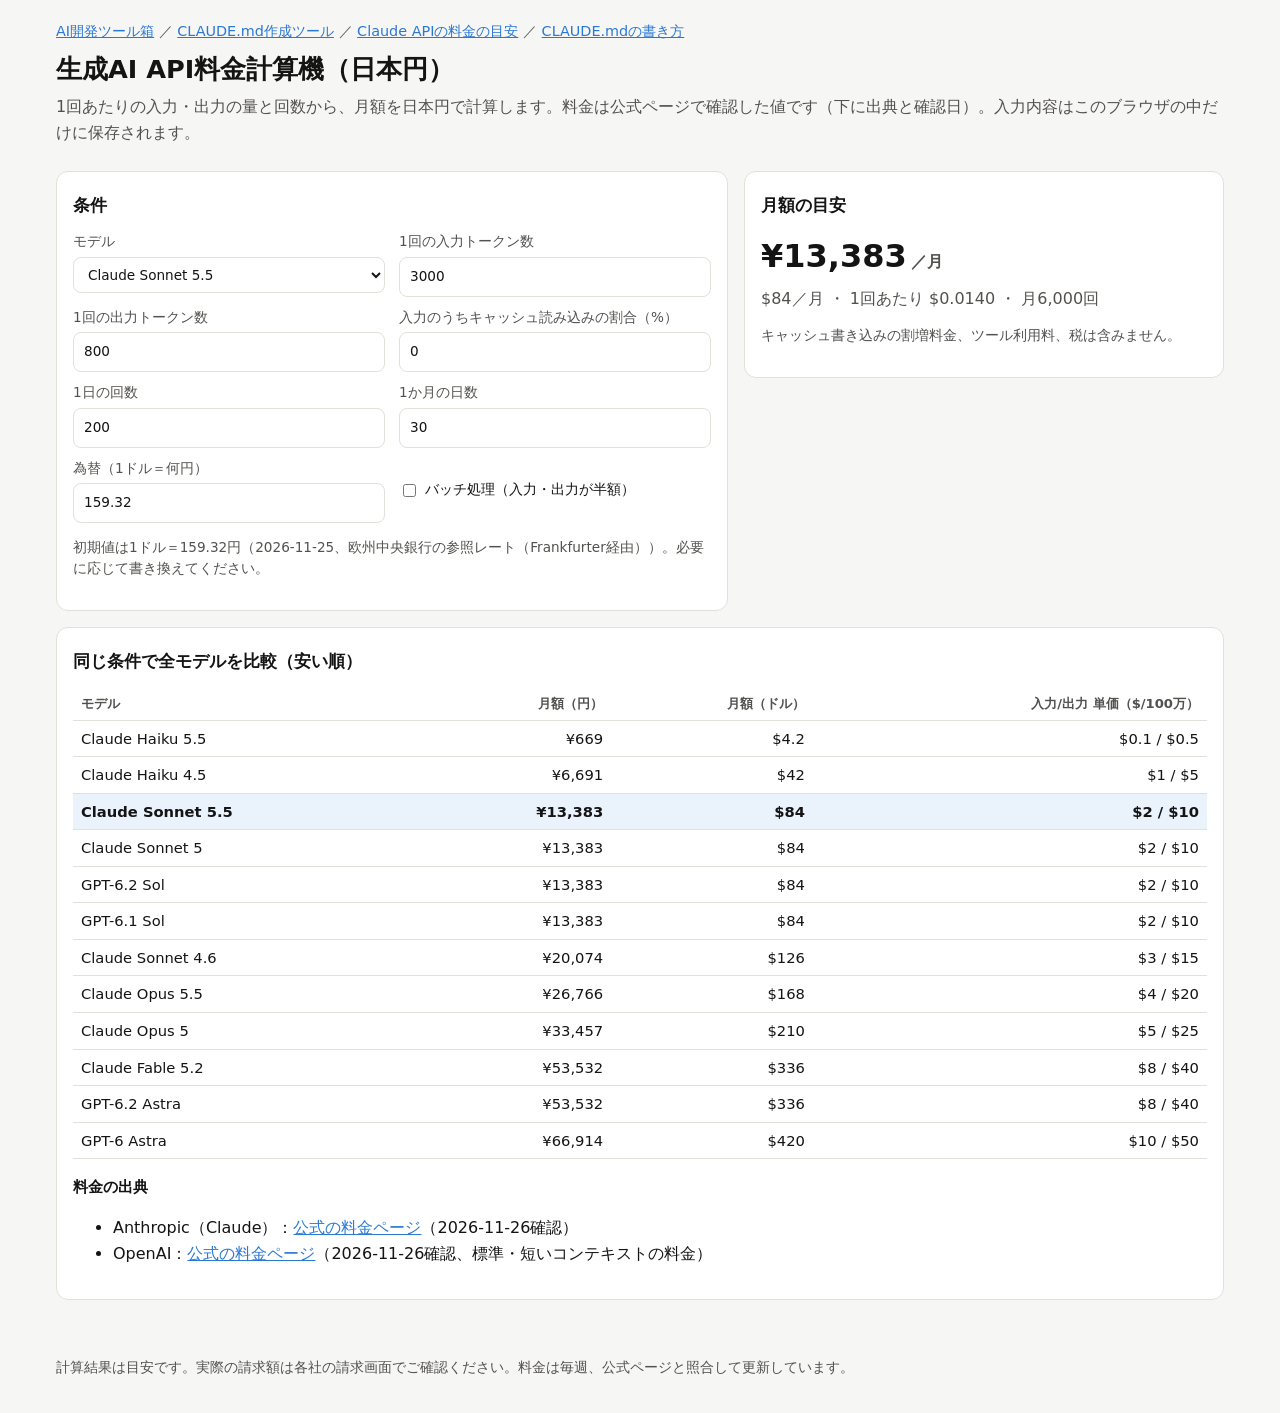
==== index.html @ 0902de0f "aidev: API料金計算機・CLAUDE.md作成ツール・ガイド2本・テスト・公開スクリプト Co-Authored-By: Claude Opus 5.5 <noreply@anthropic." ====
<!doctype html>
<html lang="ja">
<head>
<meta charset="utf-8">
<meta name="viewport" content="width=device-width, initial-scale=1">
<title>生成AI API料金計算機（日本円）｜Claude・GPTの月額をモデル比較</title>
<meta name="description" content="Claude（Opus・Sonnet・Haiku・Fable）とGPTのAPI料金を、1回の入力・出力トークン数と回数から月額の日本円で計算。キャッシュとバッチの割引にも対応し、全モデルを比較できます。料金は公式ページで確認した値と確認日を表示。">
<link rel="canonical" href="https://aidev.k-web-lab.com/">
<link rel="stylesheet" href="css/style.css">
</head>
<body>
<header class="site">
  <p class="brand"><a href="./">AI開発ツール箱</a> ／ <a href="claude-md">CLAUDE.md作成ツール</a> ／ <a href="guide/claude-api-pricing">Claude APIの料金の目安</a> ／ <a href="guide/claude-md">CLAUDE.mdの書き方</a></p>
  <h1>生成AI API料金計算機（日本円）</h1>
  <p>1回あたりの入力・出力の量と回数から、月額を日本円で計算します。料金は公式ページで確認した値です（下に出典と確認日）。入力内容はこのブラウザの中だけに保存されます。</p>
</header>
<main class="layout">
  <section class="panel">
    <h2>条件</h2>
    <div class="grid">
      <label>モデル<select id="f-model"></select></label>
      <label>1回の入力トークン数<input id="f-inputTokens" type="number" min="0" step="100"></label>
      <label>1回の出力トークン数<input id="f-outputTokens" type="number" min="0" step="100"></label>
      <label>入力のうちキャッシュ読み込みの割合（%）<input id="f-cacheShare" type="number" min="0" max="100" step="5"></label>
      <label>1日の回数<input id="f-perDay" type="number" min="0" step="10"></label>
      <label>1か月の日数<input id="f-days" type="number" min="0" max="31"></label>
      <label>為替（1ドル＝何円）<input id="f-usdJpy" type="number" min="1" step="0.01"></label>
      <label class="check"><input type="checkbox" id="f-batch"> バッチ処理（入力・出力が半額）</label>
    </div>
    <p class="note" id="fx-note"></p>
  </section>
  <section class="panel result-panel">
    <h2>月額の目安</h2>
    <div id="result"></div>
    <p class="note">キャッシュ書き込みの割増料金、ツール利用料、税は含みません。</p>
  </section>
  <section class="panel wide">
    <h2>同じ条件で全モデルを比較（安い順）</h2>
    <div class="table-wrap">
      <table id="compare"><thead><tr><th>モデル</th><th class="num">月額（円）</th><th class="num">月額（ドル）</th><th class="num">入力/出力 単価（$/100万）</th></tr></thead><tbody></tbody></table>
    </div>
    <h3>料金の出典</h3>
    <ul id="sources"></ul>
  </section>
</main>
<footer class="site"><p>計算結果は目安です。実際の請求額は各社の請求画面でご確認ください。料金は毎週、公式ページと照合して更新しています。</p></footer>
<script type="module" src="js/app.js"></script>
</body>
</html>
---- css/style.css ----
:root {
  --bg: #f6f6f4; --surface: #fff; --ink: #141414; --t2: #52514e; --mu: #898781; --line: #e1e0d9;
  --accent: #2a78d6; --warn-bg: #fff6e0; --warn: #8a5a00; --ok: #0a7a2f; --sel: #eaf2fc;
  font-family: system-ui, -apple-system, "Hiragino Sans", "Noto Sans JP", "Yu Gothic UI", sans-serif;
}
* { box-sizing: border-box; }
body { margin: 0; background: var(--bg); color: var(--ink); line-height: 1.6; }
a { color: var(--accent); }
code { background: #f0f0ee; padding: 0 4px; border-radius: 4px; }
header.site, footer.site { max-width: 1200px; margin: 0 auto; padding: 20px 16px; }
header.site h1 { margin: 4px 0; font-size: 1.6rem; }
header.site p { margin: 0 0 6px; color: var(--t2); }
.brand { font-size: .9rem; }
footer.site { color: var(--t2); font-size: .85rem; }
.layout { max-width: 1200px; margin: 0 auto; padding: 0 16px 24px; display: grid; gap: 16px; align-items: start;
  grid-template-columns: minmax(0, 1.4fr) minmax(0, 1fr); }
.wide { grid-column: 1 / -1; }
.panel { background: var(--surface); border: 1px solid var(--line); border-radius: 12px; padding: 16px; min-width: 0; }
.panel h2 { font-size: 1.05rem; margin: 4px 0 12px; }
.panel h3 { font-size: .95rem; margin: 16px 0 6px; }
.grid { display: grid; grid-template-columns: repeat(auto-fill, minmax(220px, 1fr)); gap: 10px 14px; margin-bottom: 10px; }
.grid.one { grid-template-columns: minmax(0, 1fr); }
label { display: flex; flex-direction: column; font-size: .85rem; color: var(--t2); gap: 4px; }
label.check { flex-direction: row; align-items: center; gap: 6px; color: var(--ink); }
label.check input { width: auto; }
input, select, textarea, button { font: inherit; }
input, select, textarea { border: 1px solid var(--line); border-radius: 8px; padding: 8px 10px; background: #fff; color: var(--ink); width: 100%; min-width: 0; }
textarea { resize: vertical; }
#out { font-family: ui-monospace, Menlo, Consolas, monospace; font-size: .85rem; }
fieldset.stack { border: 1px solid var(--line); border-radius: 8px; display: flex; flex-wrap: wrap; gap: 6px 14px; margin: 0 0 10px; }
fieldset.stack legend { font-size: .85rem; color: var(--t2); }
.note { color: var(--t2); font-size: .85rem; }
.big { font-size: 2rem; font-weight: 800; margin: 0; } .big span { font-size: 1rem; font-weight: 600; color: var(--t2); margin-left: 4px; }
.sub { color: var(--t2); margin: 4px 0; }
.warn { background: var(--warn-bg); color: var(--warn); padding: 8px 10px; border-radius: 8px; font-size: .88rem; }
.tips ul { background: var(--warn-bg); color: var(--warn); padding: 10px 12px 10px 28px; border-radius: 8px; font-size: .88rem; }
.tips .ok { color: var(--ok); font-weight: 600; }
.table-wrap { overflow-x: auto; }
table { width: 100%; border-collapse: collapse; font-size: .92rem; }
th, td { border-bottom: 1px solid var(--line); padding: 6px 8px; text-align: left; }
th { color: var(--t2); font-weight: 600; font-size: .82rem; }
.num { text-align: right; white-space: nowrap; }
tr.sel td { background: var(--sel); font-weight: 700; }
.actions { display: flex; gap: 8px; flex-wrap: wrap; margin: 10px 0; }
button { border: 1px solid var(--line); background: #fff; border-radius: 8px; padding: 8px 12px; cursor: pointer; }
button.primary { background: var(--accent); color: #fff; border-color: var(--accent); font-weight: 700; }
.article { max-width: 760px; margin: 0 auto 32px; padding: 24px 16px; background: var(--surface); border: 1px solid var(--line); border-radius: 12px; }
.article h1 { font-size: 1.5rem; line-height: 1.4; margin-top: 0; }
.article h2 { font-size: 1.15rem; margin-top: 28px; }
.article .lead { color: var(--t2); }
.article .cta { display: block; text-align: center; background: var(--accent); color: #fff; padding: 12px; border-radius: 10px; font-weight: 700; text-decoration: none; margin: 24px 0 8px; }
.article pre { background: #f0f0ee; padding: 12px; border-radius: 8px; white-space: pre-wrap; overflow-wrap: anywhere; font-size: .85rem; }
@media (max-width: 860px) { .layout { grid-template-columns: minmax(0, 1fr); } }
@media (max-width: 600px) {
  #compare th:nth-child(4), #compare td:nth-child(4) { display: none; }
  #compare td:first-child { white-space: nowrap; }
  table { font-size: .85rem; }
  th, td { padding: 6px 4px; }
}
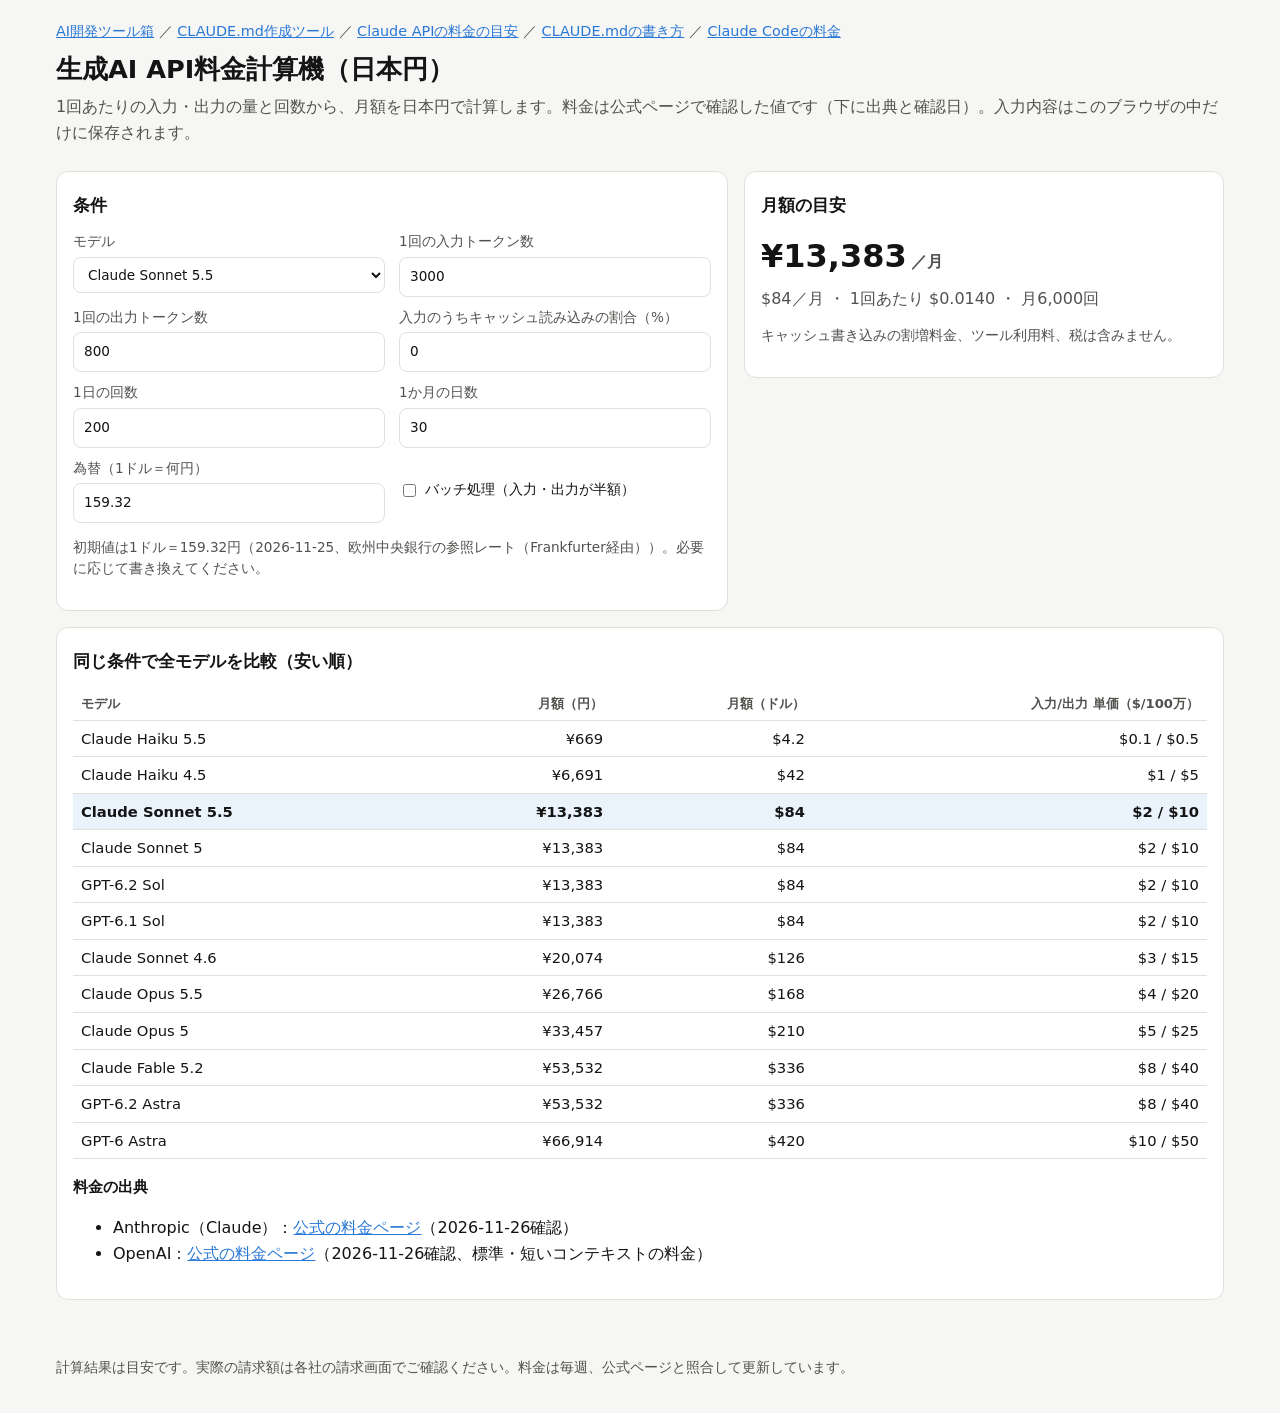
==== commit 95d7c2be: "ガイド追加：Claude APIとClaude Codeの料金の違い（料金照合：変更なし） Co-Authored-By: Claude Opus 5.5 <noreply@anthropic.com" ====
--- a/index.html
+++ b/index.html
@@ -10,7 +10,7 @@
 </head>
 <body>
 <header class="site">
-  <p class="brand"><a href="./">AI開発ツール箱</a> ／ <a href="claude-md">CLAUDE.md作成ツール</a> ／ <a href="guide/claude-api-pricing">Claude APIの料金の目安</a> ／ <a href="guide/claude-md">CLAUDE.mdの書き方</a></p>
+  <p class="brand"><a href="./">AI開発ツール箱</a> ／ <a href="claude-md">CLAUDE.md作成ツール</a> ／ <a href="guide/claude-api-pricing">Claude APIの料金の目安</a> ／ <a href="guide/claude-md">CLAUDE.mdの書き方</a> ／ <a href="guide/claude-code-pricing">Claude Codeの料金</a></p>
   <h1>生成AI API料金計算機（日本円）</h1>
   <p>1回あたりの入力・出力の量と回数から、月額を日本円で計算します。料金は公式ページで確認した値です（下に出典と確認日）。入力内容はこのブラウザの中だけに保存されます。</p>
 </header>
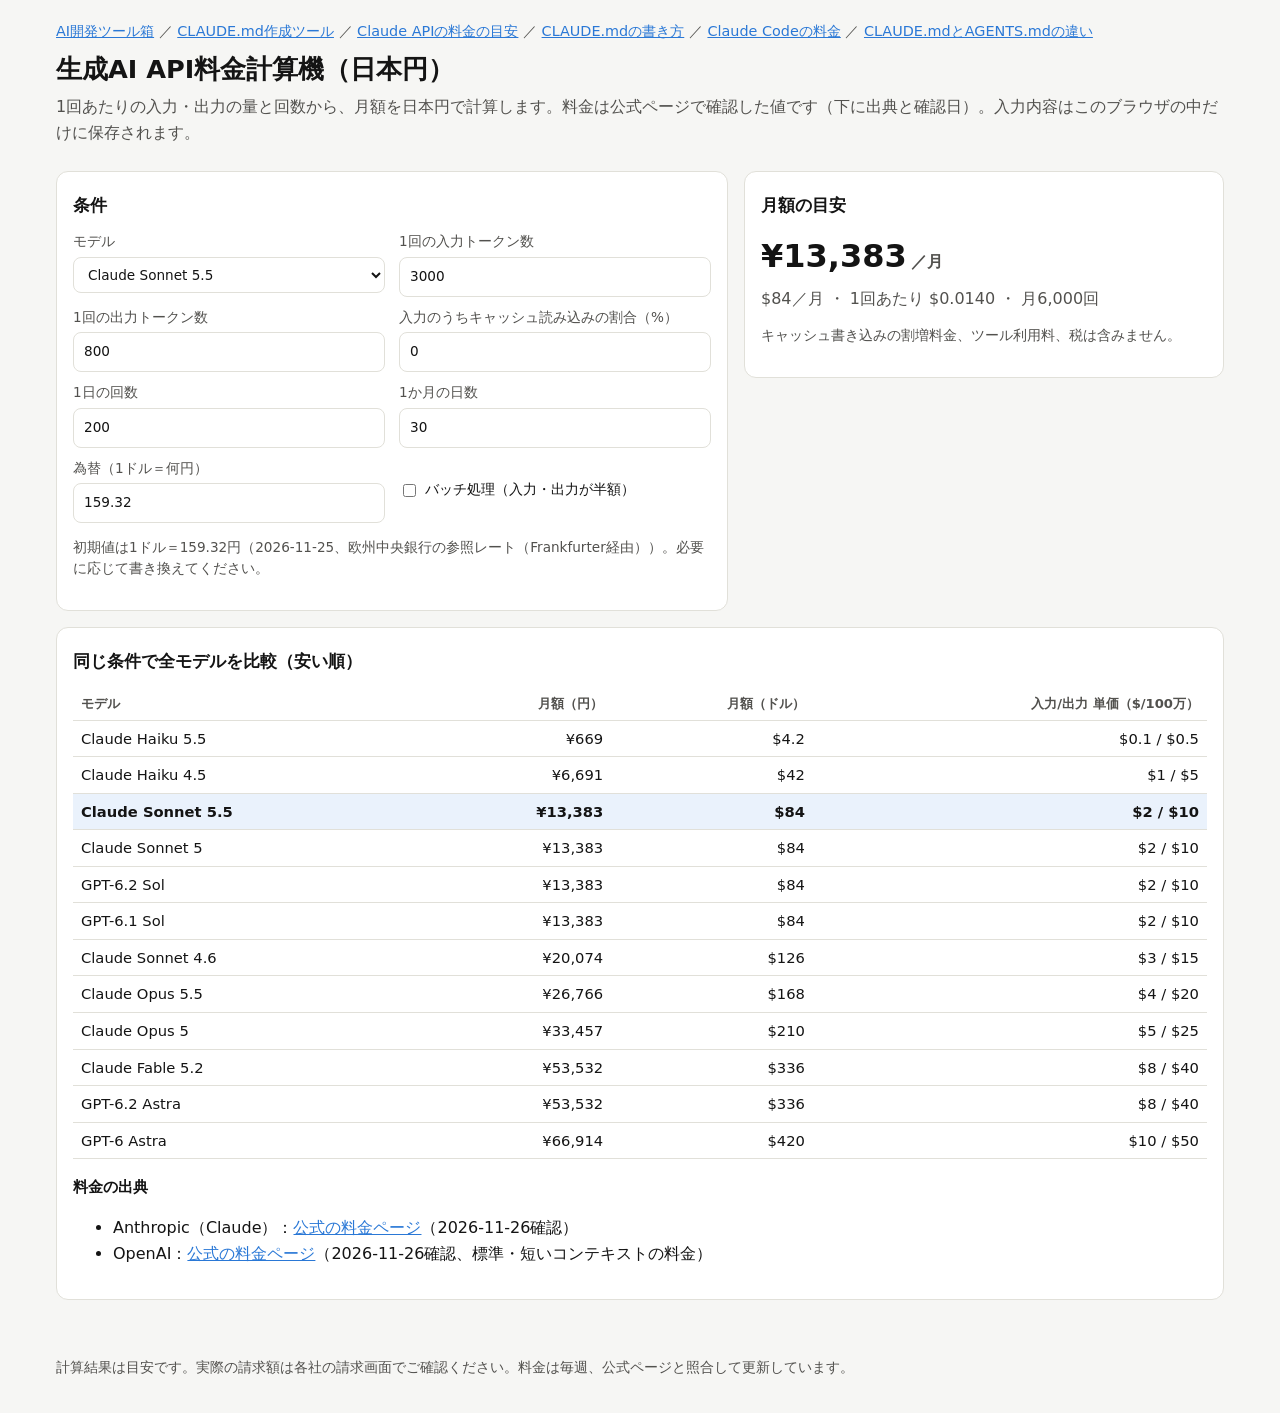
==== commit 3c1114e5: "noteへのリンクを自動で入れる仕組み、検索候補に基づくガイド（CLAUDE.mdとAGENTS.mdの違い）、ROADMAPを検索語ベースに Co-Authored-By: Claude Opus " ====
--- a/index.html
+++ b/index.html
@@ -10,7 +10,7 @@
 </head>
 <body>
 <header class="site">
-  <p class="brand"><a href="./">AI開発ツール箱</a> ／ <a href="claude-md">CLAUDE.md作成ツール</a> ／ <a href="guide/claude-api-pricing">Claude APIの料金の目安</a> ／ <a href="guide/claude-md">CLAUDE.mdの書き方</a> ／ <a href="guide/claude-code-pricing">Claude Codeの料金</a></p>
+  <p class="brand"><a href="./">AI開発ツール箱</a> ／ <a href="claude-md">CLAUDE.md作成ツール</a> ／ <a href="guide/claude-api-pricing">Claude APIの料金の目安</a> ／ <a href="guide/claude-md">CLAUDE.mdの書き方</a> ／ <a href="guide/claude-code-pricing">Claude Codeの料金</a> ／ <a href="guide/claude-md-vs-agents-md">CLAUDE.mdとAGENTS.mdの違い</a></p>
   <h1>生成AI API料金計算機（日本円）</h1>
   <p>1回あたりの入力・出力の量と回数から、月額を日本円で計算します。料金は公式ページで確認した値です（下に出典と確認日）。入力内容はこのブラウザの中だけに保存されます。</p>
 </header>
--- a/css/style.css
+++ b/css/style.css
@@ -57,3 +57,5 @@
   table { font-size: .85rem; }
   th, td { padding: 6px 4px; }
 }
+.note-links { margin-top: 28px; padding-top: 8px; border-top: 1px solid var(--line); }
+.note-links h2 { margin-top: 12px; }
